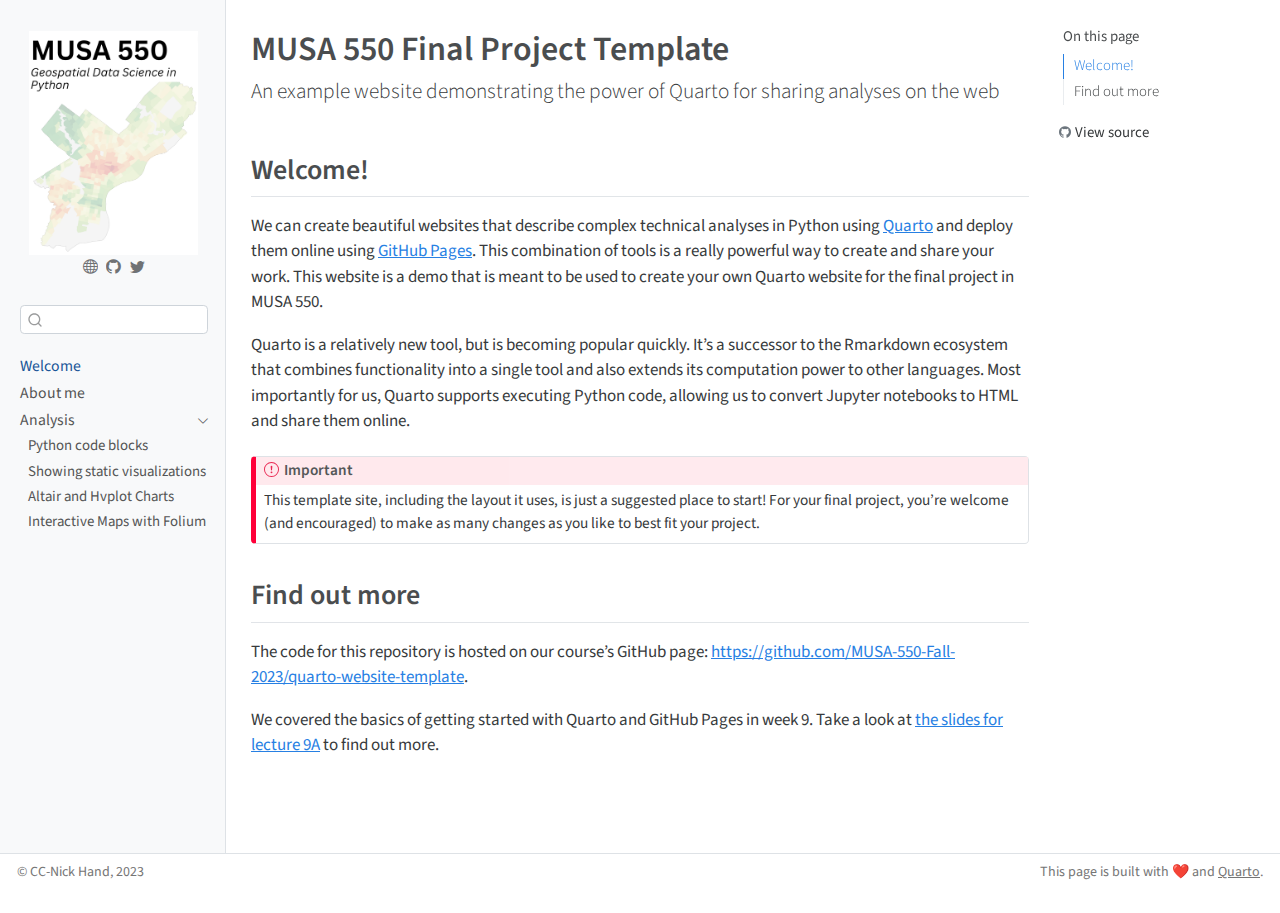
==== docs/index.html @ ee3fb41c "Initial commit" ====
<!DOCTYPE html>
<html xmlns="http://www.w3.org/1999/xhtml" lang="en" xml:lang="en"><head>

<meta charset="utf-8">
<meta name="generator" content="quarto-1.3.450">

<meta name="viewport" content="width=device-width, initial-scale=1.0, user-scalable=yes">


<title>MUSA 550 Quarto Template - MUSA 550 Final Project Template</title>
<style>
code{white-space: pre-wrap;}
span.smallcaps{font-variant: small-caps;}
div.columns{display: flex; gap: min(4vw, 1.5em);}
div.column{flex: auto; overflow-x: auto;}
div.hanging-indent{margin-left: 1.5em; text-indent: -1.5em;}
ul.task-list{list-style: none;}
ul.task-list li input[type="checkbox"] {
  width: 0.8em;
  margin: 0 0.8em 0.2em -1em; /* quarto-specific, see https://github.com/quarto-dev/quarto-cli/issues/4556 */ 
  vertical-align: middle;
}
</style>


<script src="site_libs/quarto-nav/quarto-nav.js"></script>
<script src="site_libs/clipboard/clipboard.min.js"></script>
<script src="site_libs/quarto-search/autocomplete.umd.js"></script>
<script src="site_libs/quarto-search/fuse.min.js"></script>
<script src="site_libs/quarto-search/quarto-search.js"></script>
<meta name="quarto:offset" content="./">
<script src="site_libs/quarto-html/quarto.js"></script>
<script src="site_libs/quarto-html/popper.min.js"></script>
<script src="site_libs/quarto-html/tippy.umd.min.js"></script>
<script src="site_libs/quarto-html/anchor.min.js"></script>
<link href="site_libs/quarto-html/tippy.css" rel="stylesheet">
<link href="site_libs/quarto-html/quarto-syntax-highlighting.css" rel="stylesheet" id="quarto-text-highlighting-styles">
<script src="site_libs/bootstrap/bootstrap.min.js"></script>
<link href="site_libs/bootstrap/bootstrap-icons.css" rel="stylesheet">
<link href="site_libs/bootstrap/bootstrap.min.css" rel="stylesheet" id="quarto-bootstrap" data-mode="light">
<script id="quarto-search-options" type="application/json">{
  "location": "sidebar",
  "copy-button": false,
  "collapse-after": 3,
  "panel-placement": "start",
  "type": "textbox",
  "limit": 20,
  "language": {
    "search-no-results-text": "No results",
    "search-matching-documents-text": "matching documents",
    "search-copy-link-title": "Copy link to search",
    "search-hide-matches-text": "Hide additional matches",
    "search-more-match-text": "more match in this document",
    "search-more-matches-text": "more matches in this document",
    "search-clear-button-title": "Clear",
    "search-detached-cancel-button-title": "Cancel",
    "search-submit-button-title": "Submit",
    "search-label": "Search"
  }
}</script>


<link rel="stylesheet" href="styles.css">
</head>

<body class="nav-sidebar docked">

<div id="quarto-search-results"></div>
  <header id="quarto-header" class="headroom fixed-top">
  <nav class="quarto-secondary-nav">
    <div class="container-fluid d-flex">
      <button type="button" class="quarto-btn-toggle btn" data-bs-toggle="collapse" data-bs-target="#quarto-sidebar,#quarto-sidebar-glass" aria-controls="quarto-sidebar" aria-expanded="false" aria-label="Toggle sidebar navigation" onclick="if (window.quartoToggleHeadroom) { window.quartoToggleHeadroom(); }">
        <i class="bi bi-layout-text-sidebar-reverse"></i>
      </button>
      <nav class="quarto-page-breadcrumbs" aria-label="breadcrumb"><ol class="breadcrumb"><li class="breadcrumb-item"><a href="./index.html">Welcome</a></li></ol></nav>
      <a class="flex-grow-1" role="button" data-bs-toggle="collapse" data-bs-target="#quarto-sidebar,#quarto-sidebar-glass" aria-controls="quarto-sidebar" aria-expanded="false" aria-label="Toggle sidebar navigation" onclick="if (window.quartoToggleHeadroom) { window.quartoToggleHeadroom(); }">      
      </a>
      <button type="button" class="btn quarto-search-button" aria-label="" onclick="window.quartoOpenSearch();">
        <i class="bi bi-search"></i>
      </button>
    </div>
  </nav>
</header>
<!-- content -->
<div id="quarto-content" class="quarto-container page-columns page-rows-contents page-layout-article">
<!-- sidebar -->
  <nav id="quarto-sidebar" class="sidebar collapse collapse-horizontal sidebar-navigation docked overflow-auto">
    <div class="pt-lg-2 mt-2 text-center sidebar-header">
      <a href="./index.html" class="sidebar-logo-link">
      <img src="./images/course-icon.png" alt="" class="sidebar-logo py-0 d-lg-inline d-none">
      </a>
      <div class="sidebar-tools-main tools-wide">
    <a href="https://nickhand.dev" rel="" title="Personal Website" class="quarto-navigation-tool px-1" aria-label="Personal Website"><i class="bi bi-globe"></i></a>
    <a href="https://github.com/MUSA-550-Fall-2023/" rel="" title="MUSA 550 GitHub" class="quarto-navigation-tool px-1" aria-label="MUSA 550 GitHub"><i class="bi bi-github"></i></a>
    <a href="https://twitter.com/nicholashand" rel="" title="Nick Hand Twitter" class="quarto-navigation-tool px-1" aria-label="Nick Hand Twitter"><i class="bi bi-twitter"></i></a>
</div>
      </div>
        <div class="mt-2 flex-shrink-0 align-items-center">
        <div class="sidebar-search">
        <div id="quarto-search" class="" title="Search"></div>
        </div>
        </div>
    <div class="sidebar-menu-container"> 
    <ul class="list-unstyled mt-1">
        <li class="sidebar-item">
  <div class="sidebar-item-container"> 
  <a href="./index.html" class="sidebar-item-text sidebar-link active">
 <span class="menu-text">Welcome</span></a>
  </div>
</li>
        <li class="sidebar-item">
  <div class="sidebar-item-container"> 
  <a href="./about.html" class="sidebar-item-text sidebar-link">
 <span class="menu-text">About me</span></a>
  </div>
</li>
        <li class="sidebar-item sidebar-item-section">
      <div class="sidebar-item-container"> 
            <a href="./analysis/index.html" class="sidebar-item-text sidebar-link">
 <span class="menu-text">Analysis</span></a>
          <a class="sidebar-item-toggle text-start" data-bs-toggle="collapse" data-bs-target="#quarto-sidebar-section-1" aria-expanded="true" aria-label="Toggle section">
            <i class="bi bi-chevron-right ms-2"></i>
          </a> 
      </div>
      <ul id="quarto-sidebar-section-1" class="collapse list-unstyled sidebar-section depth1 show">  
          <li class="sidebar-item">
  <div class="sidebar-item-container"> 
  <a href="./analysis/1-python-code-blocks.html" class="sidebar-item-text sidebar-link">
 <span class="menu-text">Python code blocks</span></a>
  </div>
</li>
          <li class="sidebar-item">
  <div class="sidebar-item-container"> 
  <a href="./analysis/2-static-images.html" class="sidebar-item-text sidebar-link">
 <span class="menu-text">Showing static visualizations</span></a>
  </div>
</li>
          <li class="sidebar-item">
  <div class="sidebar-item-container"> 
  <a href="./analysis/3-altair-hvplot.html" class="sidebar-item-text sidebar-link">
 <span class="menu-text">Altair and Hvplot Charts</span></a>
  </div>
</li>
          <li class="sidebar-item">
  <div class="sidebar-item-container"> 
  <a href="./analysis/4-folium.html" class="sidebar-item-text sidebar-link">
 <span class="menu-text">Interactive Maps with Folium</span></a>
  </div>
</li>
      </ul>
  </li>
    </ul>
    </div>
</nav>
<div id="quarto-sidebar-glass" data-bs-toggle="collapse" data-bs-target="#quarto-sidebar,#quarto-sidebar-glass"></div>
<!-- margin-sidebar -->
    <div id="quarto-margin-sidebar" class="sidebar margin-sidebar">
        <nav id="TOC" role="doc-toc" class="toc-active">
    <h2 id="toc-title">On this page</h2>
   
  <ul>
  <li><a href="#welcome" id="toc-welcome" class="nav-link active" data-scroll-target="#welcome">Welcome!</a></li>
  <li><a href="#find-out-more" id="toc-find-out-more" class="nav-link" data-scroll-target="#find-out-more">Find out more</a></li>
  </ul>
<div class="toc-actions"><div><i class="bi bi-github"></i></div><div class="action-links"><p><a href="https://github.com/MUSA-550-Fall-2023/quarto-website-template/blob/main/index.qmd" class="toc-action">View source</a></p></div></div></nav>
    </div>
<!-- main -->
<main class="content" id="quarto-document-content">

<header id="title-block-header" class="quarto-title-block default">
<div class="quarto-title">
<h1 class="title">MUSA 550 Final Project Template</h1>
<p class="subtitle lead">An example website demonstrating the power of Quarto for sharing analyses on the web</p>
</div>



<div class="quarto-title-meta">

    
  
    
  </div>
  

</header>

<section id="welcome" class="level2">
<h2 class="anchored" data-anchor-id="welcome">Welcome!</h2>
<p>We can create beautiful websites that describe complex technical analyses in Python using <a href="https://quarto.org">Quarto</a> and deploy them online using <a href="https://pages.github.com/">GitHub Pages</a>. This combination of tools is a really powerful way to create and share your work. This website is a demo that is meant to be used to create your own Quarto website for the final project in MUSA 550.</p>
<p>Quarto is a relatively new tool, but is becoming popular quickly. It’s a successor to the Rmarkdown ecosystem that combines functionality into a single tool and also extends its computation power to other languages. Most importantly for us, Quarto supports executing Python code, allowing us to convert Jupyter notebooks to HTML and share them online.</p>
<div class="callout callout-style-default callout-important callout-titled">
<div class="callout-header d-flex align-content-center">
<div class="callout-icon-container">
<i class="callout-icon"></i>
</div>
<div class="callout-title-container flex-fill">
Important
</div>
</div>
<div class="callout-body-container callout-body">
<p>This template site, including the layout it uses, is just a suggested place to start! For your final project, you’re welcome (and encouraged) to make as many changes as you like to best fit your project.</p>
</div>
</div>
</section>
<section id="find-out-more" class="level2">
<h2 class="anchored" data-anchor-id="find-out-more">Find out more</h2>
<p>The code for this repository is hosted on our course’s GitHub page: <a href="https://github.com/MUSA-550-Fall-2023/quarto-website-template">https://github.com/MUSA-550-Fall-2023/quarto-website-template</a>.</p>
<p>We covered the basics of getting started with Quarto and GitHub Pages in week 9. Take a look at <a href="https://musa-550-fall-2023.github.io/content/week-9/lecture-9A.html">the slides for lecture 9A</a> to find out more.</p>


</section>

</main> <!-- /main -->
<script id="quarto-html-after-body" type="application/javascript">
window.document.addEventListener("DOMContentLoaded", function (event) {
  const toggleBodyColorMode = (bsSheetEl) => {
    const mode = bsSheetEl.getAttribute("data-mode");
    const bodyEl = window.document.querySelector("body");
    if (mode === "dark") {
      bodyEl.classList.add("quarto-dark");
      bodyEl.classList.remove("quarto-light");
    } else {
      bodyEl.classList.add("quarto-light");
      bodyEl.classList.remove("quarto-dark");
    }
  }
  const toggleBodyColorPrimary = () => {
    const bsSheetEl = window.document.querySelector("link#quarto-bootstrap");
    if (bsSheetEl) {
      toggleBodyColorMode(bsSheetEl);
    }
  }
  toggleBodyColorPrimary();  
  const icon = "";
  const anchorJS = new window.AnchorJS();
  anchorJS.options = {
    placement: 'right',
    icon: icon
  };
  anchorJS.add('.anchored');
  const isCodeAnnotation = (el) => {
    for (const clz of el.classList) {
      if (clz.startsWith('code-annotation-')) {                     
        return true;
      }
    }
    return false;
  }
  const clipboard = new window.ClipboardJS('.code-copy-button', {
    text: function(trigger) {
      const codeEl = trigger.previousElementSibling.cloneNode(true);
      for (const childEl of codeEl.children) {
        if (isCodeAnnotation(childEl)) {
          childEl.remove();
        }
      }
      return codeEl.innerText;
    }
  });
  clipboard.on('success', function(e) {
    // button target
    const button = e.trigger;
    // don't keep focus
    button.blur();
    // flash "checked"
    button.classList.add('code-copy-button-checked');
    var currentTitle = button.getAttribute("title");
    button.setAttribute("title", "Copied!");
    let tooltip;
    if (window.bootstrap) {
      button.setAttribute("data-bs-toggle", "tooltip");
      button.setAttribute("data-bs-placement", "left");
      button.setAttribute("data-bs-title", "Copied!");
      tooltip = new bootstrap.Tooltip(button, 
        { trigger: "manual", 
          customClass: "code-copy-button-tooltip",
          offset: [0, -8]});
      tooltip.show();    
    }
    setTimeout(function() {
      if (tooltip) {
        tooltip.hide();
        button.removeAttribute("data-bs-title");
        button.removeAttribute("data-bs-toggle");
        button.removeAttribute("data-bs-placement");
      }
      button.setAttribute("title", currentTitle);
      button.classList.remove('code-copy-button-checked');
    }, 1000);
    // clear code selection
    e.clearSelection();
  });
  function tippyHover(el, contentFn) {
    const config = {
      allowHTML: true,
      content: contentFn,
      maxWidth: 500,
      delay: 100,
      arrow: false,
      appendTo: function(el) {
          return el.parentElement;
      },
      interactive: true,
      interactiveBorder: 10,
      theme: 'quarto',
      placement: 'bottom-start'
    };
    window.tippy(el, config); 
  }
  const noterefs = window.document.querySelectorAll('a[role="doc-noteref"]');
  for (var i=0; i<noterefs.length; i++) {
    const ref = noterefs[i];
    tippyHover(ref, function() {
      // use id or data attribute instead here
      let href = ref.getAttribute('data-footnote-href') || ref.getAttribute('href');
      try { href = new URL(href).hash; } catch {}
      const id = href.replace(/^#\/?/, "");
      const note = window.document.getElementById(id);
      return note.innerHTML;
    });
  }
      let selectedAnnoteEl;
      const selectorForAnnotation = ( cell, annotation) => {
        let cellAttr = 'data-code-cell="' + cell + '"';
        let lineAttr = 'data-code-annotation="' +  annotation + '"';
        const selector = 'span[' + cellAttr + '][' + lineAttr + ']';
        return selector;
      }
      const selectCodeLines = (annoteEl) => {
        const doc = window.document;
        const targetCell = annoteEl.getAttribute("data-target-cell");
        const targetAnnotation = annoteEl.getAttribute("data-target-annotation");
        const annoteSpan = window.document.querySelector(selectorForAnnotation(targetCell, targetAnnotation));
        const lines = annoteSpan.getAttribute("data-code-lines").split(",");
        const lineIds = lines.map((line) => {
          return targetCell + "-" + line;
        })
        let top = null;
        let height = null;
        let parent = null;
        if (lineIds.length > 0) {
            //compute the position of the single el (top and bottom and make a div)
            const el = window.document.getElementById(lineIds[0]);
            top = el.offsetTop;
            height = el.offsetHeight;
            parent = el.parentElement.parentElement;
          if (lineIds.length > 1) {
            const lastEl = window.document.getElementById(lineIds[lineIds.length - 1]);
            const bottom = lastEl.offsetTop + lastEl.offsetHeight;
            height = bottom - top;
          }
          if (top !== null && height !== null && parent !== null) {
            // cook up a div (if necessary) and position it 
            let div = window.document.getElementById("code-annotation-line-highlight");
            if (div === null) {
              div = window.document.createElement("div");
              div.setAttribute("id", "code-annotation-line-highlight");
              div.style.position = 'absolute';
              parent.appendChild(div);
            }
            div.style.top = top - 2 + "px";
            div.style.height = height + 4 + "px";
            let gutterDiv = window.document.getElementById("code-annotation-line-highlight-gutter");
            if (gutterDiv === null) {
              gutterDiv = window.document.createElement("div");
              gutterDiv.setAttribute("id", "code-annotation-line-highlight-gutter");
              gutterDiv.style.position = 'absolute';
              const codeCell = window.document.getElementById(targetCell);
              const gutter = codeCell.querySelector('.code-annotation-gutter');
              gutter.appendChild(gutterDiv);
            }
            gutterDiv.style.top = top - 2 + "px";
            gutterDiv.style.height = height + 4 + "px";
          }
          selectedAnnoteEl = annoteEl;
        }
      };
      const unselectCodeLines = () => {
        const elementsIds = ["code-annotation-line-highlight", "code-annotation-line-highlight-gutter"];
        elementsIds.forEach((elId) => {
          const div = window.document.getElementById(elId);
          if (div) {
            div.remove();
          }
        });
        selectedAnnoteEl = undefined;
      };
      // Attach click handler to the DT
      const annoteDls = window.document.querySelectorAll('dt[data-target-cell]');
      for (const annoteDlNode of annoteDls) {
        annoteDlNode.addEventListener('click', (event) => {
          const clickedEl = event.target;
          if (clickedEl !== selectedAnnoteEl) {
            unselectCodeLines();
            const activeEl = window.document.querySelector('dt[data-target-cell].code-annotation-active');
            if (activeEl) {
              activeEl.classList.remove('code-annotation-active');
            }
            selectCodeLines(clickedEl);
            clickedEl.classList.add('code-annotation-active');
          } else {
            // Unselect the line
            unselectCodeLines();
            clickedEl.classList.remove('code-annotation-active');
          }
        });
      }
  const findCites = (el) => {
    const parentEl = el.parentElement;
    if (parentEl) {
      const cites = parentEl.dataset.cites;
      if (cites) {
        return {
          el,
          cites: cites.split(' ')
        };
      } else {
        return findCites(el.parentElement)
      }
    } else {
      return undefined;
    }
  };
  var bibliorefs = window.document.querySelectorAll('a[role="doc-biblioref"]');
  for (var i=0; i<bibliorefs.length; i++) {
    const ref = bibliorefs[i];
    const citeInfo = findCites(ref);
    if (citeInfo) {
      tippyHover(citeInfo.el, function() {
        var popup = window.document.createElement('div');
        citeInfo.cites.forEach(function(cite) {
          var citeDiv = window.document.createElement('div');
          citeDiv.classList.add('hanging-indent');
          citeDiv.classList.add('csl-entry');
          var biblioDiv = window.document.getElementById('ref-' + cite);
          if (biblioDiv) {
            citeDiv.innerHTML = biblioDiv.innerHTML;
          }
          popup.appendChild(citeDiv);
        });
        return popup.innerHTML;
      });
    }
  }
});
</script>
</div> <!-- /content -->
<footer class="footer">
  <div class="nav-footer">
    <div class="nav-footer-left">© CC-Nick Hand, 2023</div>   
    <div class="nav-footer-center">
      &nbsp;
    </div>
    <div class="nav-footer-right">This page is built with ❤️ and <a href="https://quarto.org/">Quarto</a>.</div>
  </div>
</footer>



</body></html>
---- docs/site_libs/quarto-html/tippy.css ----
.tippy-box[data-animation=fade][data-state=hidden]{opacity:0}[data-tippy-root]{max-width:calc(100vw - 10px)}.tippy-box{position:relative;background-color:#333;color:#fff;border-radius:4px;font-size:14px;line-height:1.4;white-space:normal;outline:0;transition-property:transform,visibility,opacity}.tippy-box[data-placement^=top]>.tippy-arrow{bottom:0}.tippy-box[data-placement^=top]>.tippy-arrow:before{bottom:-7px;left:0;border-width:8px 8px 0;border-top-color:initial;transform-origin:center top}.tippy-box[data-placement^=bottom]>.tippy-arrow{top:0}.tippy-box[data-placement^=bottom]>.tippy-arrow:before{top:-7px;left:0;border-width:0 8px 8px;border-bottom-color:initial;transform-origin:center bottom}.tippy-box[data-placement^=left]>.tippy-arrow{right:0}.tippy-box[data-placement^=left]>.tippy-arrow:before{border-width:8px 0 8px 8px;border-left-color:initial;right:-7px;transform-origin:center left}.tippy-box[data-placement^=right]>.tippy-arrow{left:0}.tippy-box[data-placement^=right]>.tippy-arrow:before{left:-7px;border-width:8px 8px 8px 0;border-right-color:initial;transform-origin:center right}.tippy-box[data-inertia][data-state=visible]{transition-timing-function:cubic-bezier(.54,1.5,.38,1.11)}.tippy-arrow{width:16px;height:16px;color:#333}.tippy-arrow:before{content:"";position:absolute;border-color:transparent;border-style:solid}.tippy-content{position:relative;padding:5px 9px;z-index:1}
---- docs/site_libs/quarto-html/quarto-syntax-highlighting.css ----
/* quarto syntax highlight colors */
:root {
  --quarto-hl-kw-color: #859900;
  --quarto-hl-fu-color: #268bd2;
  --quarto-hl-va-color: #268bd2;
  --quarto-hl-cf-color: #859900;
  --quarto-hl-op-color: #859900;
  --quarto-hl-bu-color: #cb4b16;
  --quarto-hl-ex-color: #268bd2;
  --quarto-hl-pp-color: #cb4b16;
  --quarto-hl-at-color: #268bd2;
  --quarto-hl-ch-color: #2aa198;
  --quarto-hl-sc-color: #dc322f;
  --quarto-hl-st-color: #2aa198;
  --quarto-hl-vs-color: #2aa198;
  --quarto-hl-ss-color: #dc322f;
  --quarto-hl-im-color: #2aa198;
  --quarto-hl-dt-color: #b58900;
  --quarto-hl-dv-color: #2aa198;
  --quarto-hl-bn-color: #2aa198;
  --quarto-hl-fl-color: #2aa198;
  --quarto-hl-cn-color: #2aa198;
  --quarto-hl-co-color: #93a1a1;
  --quarto-hl-do-color: #dc322f;
  --quarto-hl-an-color: #268bd2;
  --quarto-hl-cv-color: #2aa198;
  --quarto-hl-re-color: #268bd2;
  --quarto-hl-in-color: #b58900;
  --quarto-hl-wa-color: #cb4b16;
  --quarto-hl-al-color: #d33682;
  --quarto-hl-er-color: #dc322f;
}

/* other quarto variables */
:root {
  --quarto-font-monospace: SFMono-Regular, Menlo, Monaco, Consolas, "Liberation Mono", "Courier New", monospace;
}

pre > code.sourceCode > span {
  color: #657b83;
  font-style: inherit;
}

code span {
  color: #657b83;
  font-style: inherit;
}

code.sourceCode > span {
  color: #657b83;
  font-style: inherit;
}

div.sourceCode,
div.sourceCode pre.sourceCode {
  color: #657b83;
  font-style: inherit;
}

code span.kw {
  color: #859900;
  font-weight: bold;
}

code span.fu {
  color: #268bd2;
}

code span.va {
  color: #268bd2;
}

code span.cf {
  color: #859900;
  font-weight: bold;
}

code span.op {
  color: #859900;
}

code span.bu {
  color: #cb4b16;
}

code span.ex {
  color: #268bd2;
  font-weight: bold;
}

code span.pp {
  color: #cb4b16;
}

code span.at {
  color: #268bd2;
}

code span.ch {
  color: #2aa198;
}

code span.sc {
  color: #dc322f;
}

code span.st {
  color: #2aa198;
}

code span.vs {
  color: #2aa198;
}

code span.ss {
  color: #dc322f;
}

code span.im {
  color: #2aa198;
}

code span.dt {
  color: #b58900;
  font-weight: bold;
}

code span.dv {
  color: #2aa198;
}

code span.bn {
  color: #2aa198;
}

code span.fl {
  color: #2aa198;
}

code span.cn {
  color: #2aa198;
  font-weight: bold;
}

code span.co {
  color: #93a1a1;
  font-style: italic;
}

code span.do {
  color: #dc322f;
}

code span.an {
  color: #268bd2;
}

code span.cv {
  color: #2aa198;
}

code span.re {
  color: #268bd2;
  background-color: #eee8d5;
}

code span.in {
  color: #b58900;
}

code span.wa {
  color: #cb4b16;
}

code span.al {
  color: #d33682;
  font-weight: bold;
}

code span.er {
  color: #dc322f;
  text-decoration: underline;
}

.prevent-inlining {
  content: "</";
}

/*# sourceMappingURL=debc5d5d77c3f9108843748ff7464032.css.map */
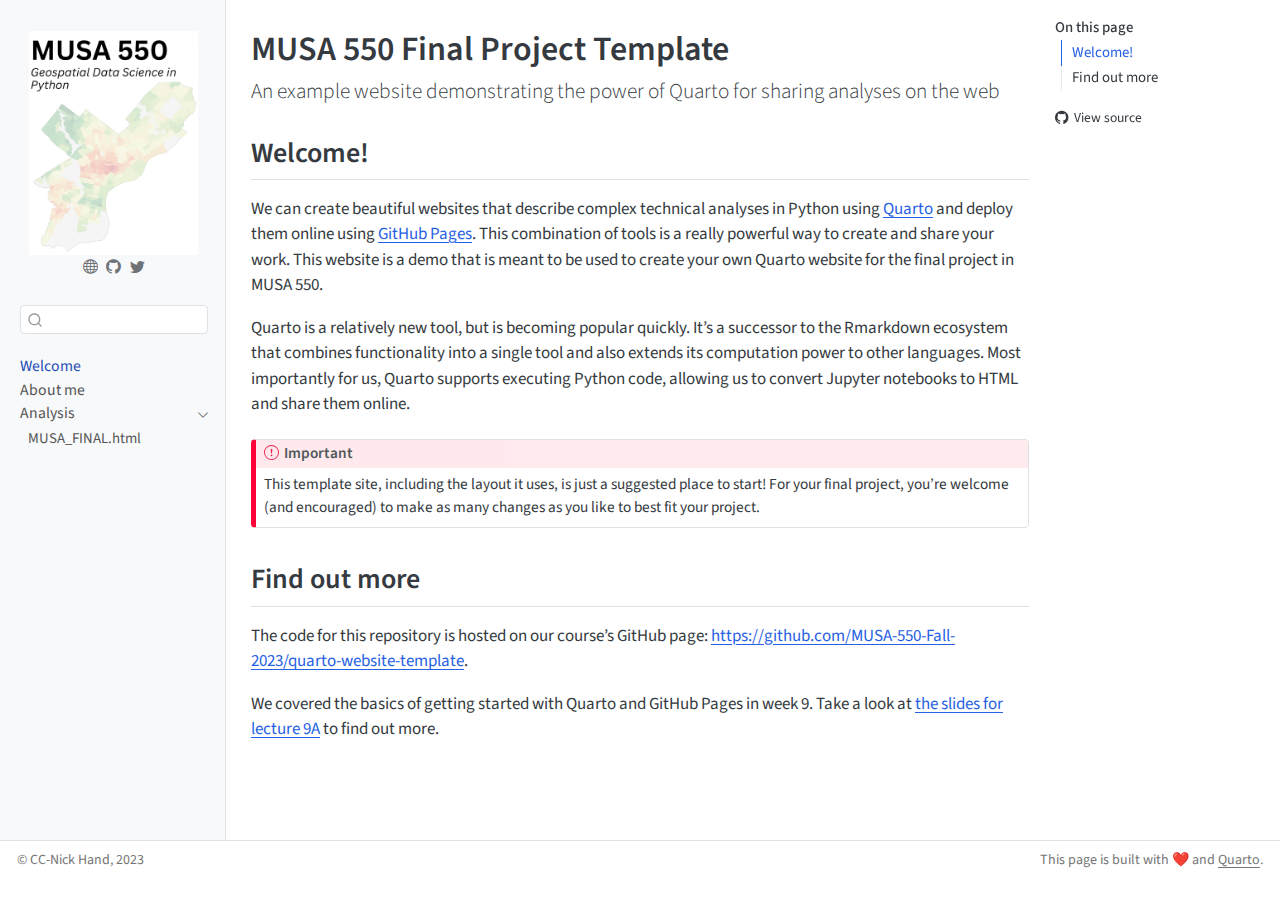
==== commit 2c7477cd: "changes" ====
--- a/docs/index.html
+++ b/docs/index.html
@@ -2,7 +2,7 @@
 <html xmlns="http://www.w3.org/1999/xhtml" lang="en" xml:lang="en"><head>
 
 <meta charset="utf-8">
-<meta name="generator" content="quarto-1.3.450">
+<meta name="generator" content="quarto-1.4.553">
 
 <meta name="viewport" content="width=device-width, initial-scale=1.0, user-scalable=yes">
 
@@ -44,7 +44,13 @@
   "collapse-after": 3,
   "panel-placement": "start",
   "type": "textbox",
-  "limit": 20,
+  "limit": 50,
+  "keyboard-shortcut": [
+    "f",
+    "/",
+    "s"
+  ],
+  "show-item-context": false,
   "language": {
     "search-no-results-text": "No results",
     "search-matching-documents-text": "matching documents",
@@ -53,6 +59,7 @@
     "search-more-match-text": "more match in this document",
     "search-more-matches-text": "more matches in this document",
     "search-clear-button-title": "Clear",
+    "search-text-placeholder": "",
     "search-detached-cancel-button-title": "Cancel",
     "search-submit-button-title": "Submit",
     "search-label": "Search"
@@ -69,12 +76,12 @@
   <header id="quarto-header" class="headroom fixed-top">
   <nav class="quarto-secondary-nav">
     <div class="container-fluid d-flex">
-      <button type="button" class="quarto-btn-toggle btn" data-bs-toggle="collapse" data-bs-target="#quarto-sidebar,#quarto-sidebar-glass" aria-controls="quarto-sidebar" aria-expanded="false" aria-label="Toggle sidebar navigation" onclick="if (window.quartoToggleHeadroom) { window.quartoToggleHeadroom(); }">
+      <button type="button" class="quarto-btn-toggle btn" data-bs-toggle="collapse" data-bs-target=".quarto-sidebar-collapse-item" aria-controls="quarto-sidebar" aria-expanded="false" aria-label="Toggle sidebar navigation" onclick="if (window.quartoToggleHeadroom) { window.quartoToggleHeadroom(); }">
         <i class="bi bi-layout-text-sidebar-reverse"></i>
       </button>
-      <nav class="quarto-page-breadcrumbs" aria-label="breadcrumb"><ol class="breadcrumb"><li class="breadcrumb-item"><a href="./index.html">Welcome</a></li></ol></nav>
-      <a class="flex-grow-1" role="button" data-bs-toggle="collapse" data-bs-target="#quarto-sidebar,#quarto-sidebar-glass" aria-controls="quarto-sidebar" aria-expanded="false" aria-label="Toggle sidebar navigation" onclick="if (window.quartoToggleHeadroom) { window.quartoToggleHeadroom(); }">      
-      </a>
+        <nav class="quarto-page-breadcrumbs" aria-label="breadcrumb"><ol class="breadcrumb"><li class="breadcrumb-item"><a href="./index.html">Welcome</a></li></ol></nav>
+        <a class="flex-grow-1" role="button" data-bs-toggle="collapse" data-bs-target=".quarto-sidebar-collapse-item" aria-controls="quarto-sidebar" aria-expanded="false" aria-label="Toggle sidebar navigation" onclick="if (window.quartoToggleHeadroom) { window.quartoToggleHeadroom(); }">      
+        </a>
       <button type="button" class="btn quarto-search-button" aria-label="" onclick="window.quartoOpenSearch();">
         <i class="bi bi-search"></i>
       </button>
@@ -84,15 +91,15 @@
 <!-- content -->
 <div id="quarto-content" class="quarto-container page-columns page-rows-contents page-layout-article">
 <!-- sidebar -->
-  <nav id="quarto-sidebar" class="sidebar collapse collapse-horizontal sidebar-navigation docked overflow-auto">
+  <nav id="quarto-sidebar" class="sidebar collapse collapse-horizontal quarto-sidebar-collapse-item sidebar-navigation docked overflow-auto">
     <div class="pt-lg-2 mt-2 text-center sidebar-header">
       <a href="./index.html" class="sidebar-logo-link">
       <img src="./images/course-icon.png" alt="" class="sidebar-logo py-0 d-lg-inline d-none">
       </a>
       <div class="sidebar-tools-main tools-wide">
-    <a href="https://nickhand.dev" rel="" title="Personal Website" class="quarto-navigation-tool px-1" aria-label="Personal Website"><i class="bi bi-globe"></i></a>
-    <a href="https://github.com/MUSA-550-Fall-2023/" rel="" title="MUSA 550 GitHub" class="quarto-navigation-tool px-1" aria-label="MUSA 550 GitHub"><i class="bi bi-github"></i></a>
-    <a href="https://twitter.com/nicholashand" rel="" title="Nick Hand Twitter" class="quarto-navigation-tool px-1" aria-label="Nick Hand Twitter"><i class="bi bi-twitter"></i></a>
+    <a href="https://nickhand.dev" title="Personal Website" class="quarto-navigation-tool px-1" aria-label="Personal Website"><i class="bi bi-globe"></i></a>
+    <a href="https://github.com/MUSA-550-Fall-2023/" title="MUSA 550 GitHub" class="quarto-navigation-tool px-1" aria-label="MUSA 550 GitHub"><i class="bi bi-github"></i></a>
+    <a href="https://twitter.com/nicholashand" title="Nick Hand Twitter" class="quarto-navigation-tool px-1" aria-label="Nick Hand Twitter"><i class="bi bi-twitter"></i></a>
 </div>
       </div>
         <div class="mt-2 flex-shrink-0 align-items-center">
@@ -125,26 +132,8 @@
       <ul id="quarto-sidebar-section-1" class="collapse list-unstyled sidebar-section depth1 show">  
           <li class="sidebar-item">
   <div class="sidebar-item-container"> 
-  <a href="./analysis/1-python-code-blocks.html" class="sidebar-item-text sidebar-link">
- <span class="menu-text">Python code blocks</span></a>
-  </div>
-</li>
-          <li class="sidebar-item">
-  <div class="sidebar-item-container"> 
-  <a href="./analysis/2-static-images.html" class="sidebar-item-text sidebar-link">
- <span class="menu-text">Showing static visualizations</span></a>
-  </div>
-</li>
-          <li class="sidebar-item">
-  <div class="sidebar-item-container"> 
-  <a href="./analysis/3-altair-hvplot.html" class="sidebar-item-text sidebar-link">
- <span class="menu-text">Altair and Hvplot Charts</span></a>
-  </div>
-</li>
-          <li class="sidebar-item">
-  <div class="sidebar-item-container"> 
-  <a href="./analysis/4-folium.html" class="sidebar-item-text sidebar-link">
- <span class="menu-text">Interactive Maps with Folium</span></a>
+  <a href="./analysis/MUSA_FINAL.html" class="sidebar-item-text sidebar-link">
+ <span class="menu-text">MUSA_FINAL.html</span></a>
   </div>
 </li>
       </ul>
@@ -152,7 +141,7 @@
     </ul>
     </div>
 </nav>
-<div id="quarto-sidebar-glass" data-bs-toggle="collapse" data-bs-target="#quarto-sidebar,#quarto-sidebar-glass"></div>
+<div id="quarto-sidebar-glass" class="quarto-sidebar-collapse-item" data-bs-toggle="collapse" data-bs-target=".quarto-sidebar-collapse-item"></div>
 <!-- margin-sidebar -->
     <div id="quarto-margin-sidebar" class="sidebar margin-sidebar">
         <nav id="TOC" role="doc-toc" class="toc-active">
@@ -162,7 +151,7 @@
   <li><a href="#welcome" id="toc-welcome" class="nav-link active" data-scroll-target="#welcome">Welcome!</a></li>
   <li><a href="#find-out-more" id="toc-find-out-more" class="nav-link" data-scroll-target="#find-out-more">Find out more</a></li>
   </ul>
-<div class="toc-actions"><div><i class="bi bi-github"></i></div><div class="action-links"><p><a href="https://github.com/MUSA-550-Fall-2023/quarto-website-template/blob/main/index.qmd" class="toc-action">View source</a></p></div></div></nav>
+<div class="toc-actions"><ul><li><a href="https://github.com/MUSA-550-Fall-2023/quarto-website-template/blob/main/index.qmd" class="toc-action"><i class="bi bi-github"></i>View source</a></li></ul></div></nav>
     </div>
 <!-- main -->
 <main class="content" id="quarto-document-content">
@@ -183,7 +172,9 @@
   </div>
   
 
+
 </header>
+
 
 <section id="welcome" class="level2">
 <h2 class="anchored" data-anchor-id="welcome">Welcome!</h2>
@@ -291,10 +282,27 @@
     // clear code selection
     e.clearSelection();
   });
-  function tippyHover(el, contentFn) {
+    var localhostRegex = new RegExp(/^(?:http|https):\/\/localhost\:?[0-9]*\//);
+    var mailtoRegex = new RegExp(/^mailto:/);
+      var filterRegex = new RegExp("https:\/\/musa-550-fall-2023\.github\.io\/quarto-website-template");
+    var isInternal = (href) => {
+        return filterRegex.test(href) || localhostRegex.test(href) || mailtoRegex.test(href);
+    }
+    // Inspect non-navigation links and adorn them if external
+ 	var links = window.document.querySelectorAll('a[href]:not(.nav-link):not(.navbar-brand):not(.toc-action):not(.sidebar-link):not(.sidebar-item-toggle):not(.pagination-link):not(.no-external):not([aria-hidden]):not(.dropdown-item):not(.quarto-navigation-tool)');
+    for (var i=0; i<links.length; i++) {
+      const link = links[i];
+      if (!isInternal(link.href)) {
+        // undo the damage that might have been done by quarto-nav.js in the case of
+        // links that we want to consider external
+        if (link.dataset.originalHref !== undefined) {
+          link.href = link.dataset.originalHref;
+        }
+      }
+    }
+  function tippyHover(el, contentFn, onTriggerFn, onUntriggerFn) {
     const config = {
       allowHTML: true,
-      content: contentFn,
       maxWidth: 500,
       delay: 100,
       arrow: false,
@@ -304,8 +312,17 @@
       interactive: true,
       interactiveBorder: 10,
       theme: 'quarto',
-      placement: 'bottom-start'
+      placement: 'bottom-start',
     };
+    if (contentFn) {
+      config.content = contentFn;
+    }
+    if (onTriggerFn) {
+      config.onTrigger = onTriggerFn;
+    }
+    if (onUntriggerFn) {
+      config.onUntrigger = onUntriggerFn;
+    }
     window.tippy(el, config); 
   }
   const noterefs = window.document.querySelectorAll('a[role="doc-noteref"]');
@@ -317,7 +334,130 @@
       try { href = new URL(href).hash; } catch {}
       const id = href.replace(/^#\/?/, "");
       const note = window.document.getElementById(id);
-      return note.innerHTML;
+      if (note) {
+        return note.innerHTML;
+      } else {
+        return "";
+      }
+    });
+  }
+  const xrefs = window.document.querySelectorAll('a.quarto-xref');
+  const processXRef = (id, note) => {
+    // Strip column container classes
+    const stripColumnClz = (el) => {
+      el.classList.remove("page-full", "page-columns");
+      if (el.children) {
+        for (const child of el.children) {
+          stripColumnClz(child);
+        }
+      }
+    }
+    stripColumnClz(note)
+    if (id === null || id.startsWith('sec-')) {
+      // Special case sections, only their first couple elements
+      const container = document.createElement("div");
+      if (note.children && note.children.length > 2) {
+        container.appendChild(note.children[0].cloneNode(true));
+        for (let i = 1; i < note.children.length; i++) {
+          const child = note.children[i];
+          if (child.tagName === "P" && child.innerText === "") {
+            continue;
+          } else {
+            container.appendChild(child.cloneNode(true));
+            break;
+          }
+        }
+        if (window.Quarto?.typesetMath) {
+          window.Quarto.typesetMath(container);
+        }
+        return container.innerHTML
+      } else {
+        if (window.Quarto?.typesetMath) {
+          window.Quarto.typesetMath(note);
+        }
+        return note.innerHTML;
+      }
+    } else {
+      // Remove any anchor links if they are present
+      const anchorLink = note.querySelector('a.anchorjs-link');
+      if (anchorLink) {
+        anchorLink.remove();
+      }
+      if (window.Quarto?.typesetMath) {
+        window.Quarto.typesetMath(note);
+      }
+      // TODO in 1.5, we should make sure this works without a callout special case
+      if (note.classList.contains("callout")) {
+        return note.outerHTML;
+      } else {
+        return note.innerHTML;
+      }
+    }
+  }
+  for (var i=0; i<xrefs.length; i++) {
+    const xref = xrefs[i];
+    tippyHover(xref, undefined, function(instance) {
+      instance.disable();
+      let url = xref.getAttribute('href');
+      let hash = undefined; 
+      if (url.startsWith('#')) {
+        hash = url;
+      } else {
+        try { hash = new URL(url).hash; } catch {}
+      }
+      if (hash) {
+        const id = hash.replace(/^#\/?/, "");
+        const note = window.document.getElementById(id);
+        if (note !== null) {
+          try {
+            const html = processXRef(id, note.cloneNode(true));
+            instance.setContent(html);
+          } finally {
+            instance.enable();
+            instance.show();
+          }
+        } else {
+          // See if we can fetch this
+          fetch(url.split('#')[0])
+          .then(res => res.text())
+          .then(html => {
+            const parser = new DOMParser();
+            const htmlDoc = parser.parseFromString(html, "text/html");
+            const note = htmlDoc.getElementById(id);
+            if (note !== null) {
+              const html = processXRef(id, note);
+              instance.setContent(html);
+            } 
+          }).finally(() => {
+            instance.enable();
+            instance.show();
+          });
+        }
+      } else {
+        // See if we can fetch a full url (with no hash to target)
+        // This is a special case and we should probably do some content thinning / targeting
+        fetch(url)
+        .then(res => res.text())
+        .then(html => {
+          const parser = new DOMParser();
+          const htmlDoc = parser.parseFromString(html, "text/html");
+          const note = htmlDoc.querySelector('main.content');
+          if (note !== null) {
+            // This should only happen for chapter cross references
+            // (since there is no id in the URL)
+            // remove the first header
+            if (note.children.length > 0 && note.children[0].tagName === "HEADER") {
+              note.children[0].remove();
+            }
+            const html = processXRef(null, note);
+            instance.setContent(html);
+          } 
+        }).finally(() => {
+          instance.enable();
+          instance.show();
+        });
+      }
+    }, function(instance) {
     });
   }
       let selectedAnnoteEl;
@@ -361,6 +501,7 @@
             }
             div.style.top = top - 2 + "px";
             div.style.height = height + 4 + "px";
+            div.style.left = 0;
             let gutterDiv = window.document.getElementById("code-annotation-line-highlight-gutter");
             if (gutterDiv === null) {
               gutterDiv = window.document.createElement("div");
@@ -386,6 +527,32 @@
         });
         selectedAnnoteEl = undefined;
       };
+        // Handle positioning of the toggle
+    window.addEventListener(
+      "resize",
+      throttle(() => {
+        elRect = undefined;
+        if (selectedAnnoteEl) {
+          selectCodeLines(selectedAnnoteEl);
+        }
+      }, 10)
+    );
+    function throttle(fn, ms) {
+    let throttle = false;
+    let timer;
+      return (...args) => {
+        if(!throttle) { // first call gets through
+            fn.apply(this, args);
+            throttle = true;
+        } else { // all the others get throttled
+            if(timer) clearTimeout(timer); // cancel #2
+            timer = setTimeout(() => {
+              fn.apply(this, args);
+              timer = throttle = false;
+            }, ms);
+        }
+      };
+    }
       // Attach click handler to the DT
       const annoteDls = window.document.querySelectorAll('dt[data-target-cell]');
       for (const annoteDlNode of annoteDls) {
@@ -448,14 +615,19 @@
 </div> <!-- /content -->
 <footer class="footer">
   <div class="nav-footer">
-    <div class="nav-footer-left">© CC-Nick Hand, 2023</div>   
+    <div class="nav-footer-left">
+<p>© CC-Nick Hand, 2023</p>
+</div>   
     <div class="nav-footer-center">
       &nbsp;
-    </div>
-    <div class="nav-footer-right">This page is built with ❤️ and <a href="https://quarto.org/">Quarto</a>.</div>
+    <div class="toc-actions d-sm-block d-md-none"><ul><li><a href="https://github.com/MUSA-550-Fall-2023/quarto-website-template/blob/main/index.qmd" class="toc-action"><i class="bi bi-github"></i>View source</a></li></ul></div></div>
+    <div class="nav-footer-right">
+<p>This page is built with ❤️ and <a href="https://quarto.org/">Quarto</a>.</p>
+</div>
   </div>
 </footer>
 
 
 
+
 </body></html>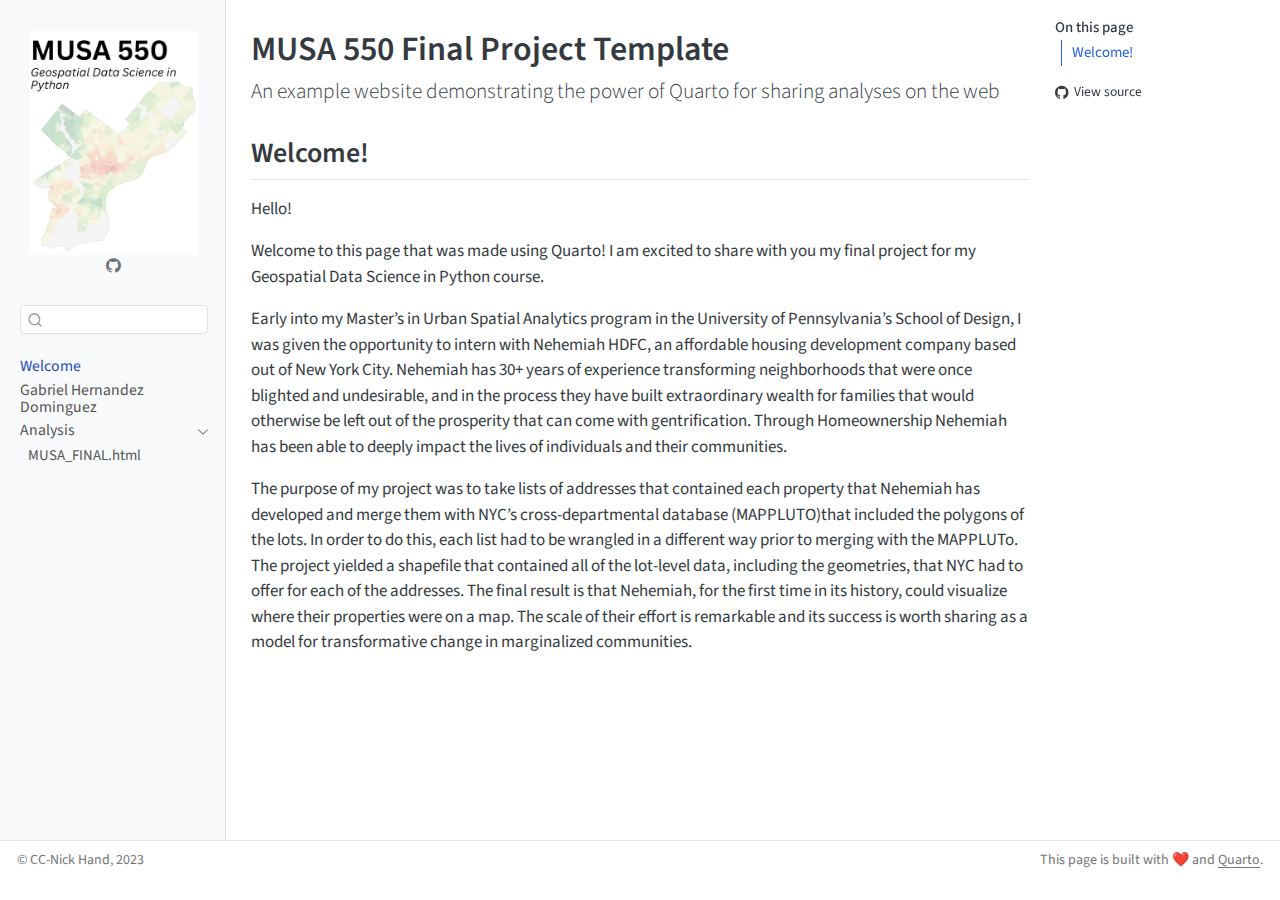
==== commit f2907a22: "rendered quarto" ====
--- a/docs/index.html
+++ b/docs/index.html
@@ -7,7 +7,7 @@
 <meta name="viewport" content="width=device-width, initial-scale=1.0, user-scalable=yes">
 
 
-<title>MUSA 550 Quarto Template - MUSA 550 Final Project Template</title>
+<title>MUSA 550 Final Project - MUSA 550 Final Project Template</title>
 <style>
 code{white-space: pre-wrap;}
 span.smallcaps{font-variant: small-caps;}
@@ -96,10 +96,8 @@
       <a href="./index.html" class="sidebar-logo-link">
       <img src="./images/course-icon.png" alt="" class="sidebar-logo py-0 d-lg-inline d-none">
       </a>
-      <div class="sidebar-tools-main tools-wide">
-    <a href="https://nickhand.dev" title="Personal Website" class="quarto-navigation-tool px-1" aria-label="Personal Website"><i class="bi bi-globe"></i></a>
-    <a href="https://github.com/MUSA-550-Fall-2023/" title="MUSA 550 GitHub" class="quarto-navigation-tool px-1" aria-label="MUSA 550 GitHub"><i class="bi bi-github"></i></a>
-    <a href="https://twitter.com/nicholashand" title="Nick Hand Twitter" class="quarto-navigation-tool px-1" aria-label="Nick Hand Twitter"><i class="bi bi-twitter"></i></a>
+      <div class="sidebar-tools-main">
+    <a href="https://github.com/ghernandezd215" title="My Github" class="quarto-navigation-tool px-1" aria-label="My Github"><i class="bi bi-github"></i></a>
 </div>
       </div>
         <div class="mt-2 flex-shrink-0 align-items-center">
@@ -118,7 +116,7 @@
         <li class="sidebar-item">
   <div class="sidebar-item-container"> 
   <a href="./about.html" class="sidebar-item-text sidebar-link">
- <span class="menu-text">About me</span></a>
+ <span class="menu-text">Gabriel Hernandez Dominguez</span></a>
   </div>
 </li>
         <li class="sidebar-item sidebar-item-section">
@@ -149,7 +147,6 @@
    
   <ul>
   <li><a href="#welcome" id="toc-welcome" class="nav-link active" data-scroll-target="#welcome">Welcome!</a></li>
-  <li><a href="#find-out-more" id="toc-find-out-more" class="nav-link" data-scroll-target="#find-out-more">Find out more</a></li>
   </ul>
 <div class="toc-actions"><ul><li><a href="https://github.com/MUSA-550-Fall-2023/quarto-website-template/blob/main/index.qmd" class="toc-action"><i class="bi bi-github"></i>View source</a></li></ul></div></nav>
     </div>
@@ -178,26 +175,10 @@
 
 <section id="welcome" class="level2">
 <h2 class="anchored" data-anchor-id="welcome">Welcome!</h2>
-<p>We can create beautiful websites that describe complex technical analyses in Python using <a href="https://quarto.org">Quarto</a> and deploy them online using <a href="https://pages.github.com/">GitHub Pages</a>. This combination of tools is a really powerful way to create and share your work. This website is a demo that is meant to be used to create your own Quarto website for the final project in MUSA 550.</p>
-<p>Quarto is a relatively new tool, but is becoming popular quickly. It’s a successor to the Rmarkdown ecosystem that combines functionality into a single tool and also extends its computation power to other languages. Most importantly for us, Quarto supports executing Python code, allowing us to convert Jupyter notebooks to HTML and share them online.</p>
-<div class="callout callout-style-default callout-important callout-titled">
-<div class="callout-header d-flex align-content-center">
-<div class="callout-icon-container">
-<i class="callout-icon"></i>
-</div>
-<div class="callout-title-container flex-fill">
-Important
-</div>
-</div>
-<div class="callout-body-container callout-body">
-<p>This template site, including the layout it uses, is just a suggested place to start! For your final project, you’re welcome (and encouraged) to make as many changes as you like to best fit your project.</p>
-</div>
-</div>
-</section>
-<section id="find-out-more" class="level2">
-<h2 class="anchored" data-anchor-id="find-out-more">Find out more</h2>
-<p>The code for this repository is hosted on our course’s GitHub page: <a href="https://github.com/MUSA-550-Fall-2023/quarto-website-template">https://github.com/MUSA-550-Fall-2023/quarto-website-template</a>.</p>
-<p>We covered the basics of getting started with Quarto and GitHub Pages in week 9. Take a look at <a href="https://musa-550-fall-2023.github.io/content/week-9/lecture-9A.html">the slides for lecture 9A</a> to find out more.</p>
+<p>Hello!</p>
+<p>Welcome to this page that was made using Quarto! I am excited to share with you my final project for my Geospatial Data Science in Python course.</p>
+<p>Early into my Master’s in Urban Spatial Analytics program in the University of Pennsylvania’s School of Design, I was given the opportunity to intern with Nehemiah HDFC, an affordable housing development company based out of New York City. Nehemiah has 30+ years of experience transforming neighborhoods that were once blighted and undesirable, and in the process they have built extraordinary wealth for families that would otherwise be left out of the prosperity that can come with gentrification. Through Homeownership Nehemiah has been able to deeply impact the lives of individuals and their communities.</p>
+<p>The purpose of my project was to take lists of addresses that contained each property that Nehemiah has developed and merge them with NYC’s cross-departmental database (MAPPLUTO)that included the polygons of the lots. In order to do this, each list had to be wrangled in a different way prior to merging with the MAPPLUTo. The project yielded a shapefile that contained all of the lot-level data, including the geometries, that NYC had to offer for each of the addresses. The final result is that Nehemiah, for the first time in its history, could visualize where their properties were on a map. The scale of their effort is remarkable and its success is worth sharing as a model for transformative change in marginalized communities.</p>
 
 
 </section>
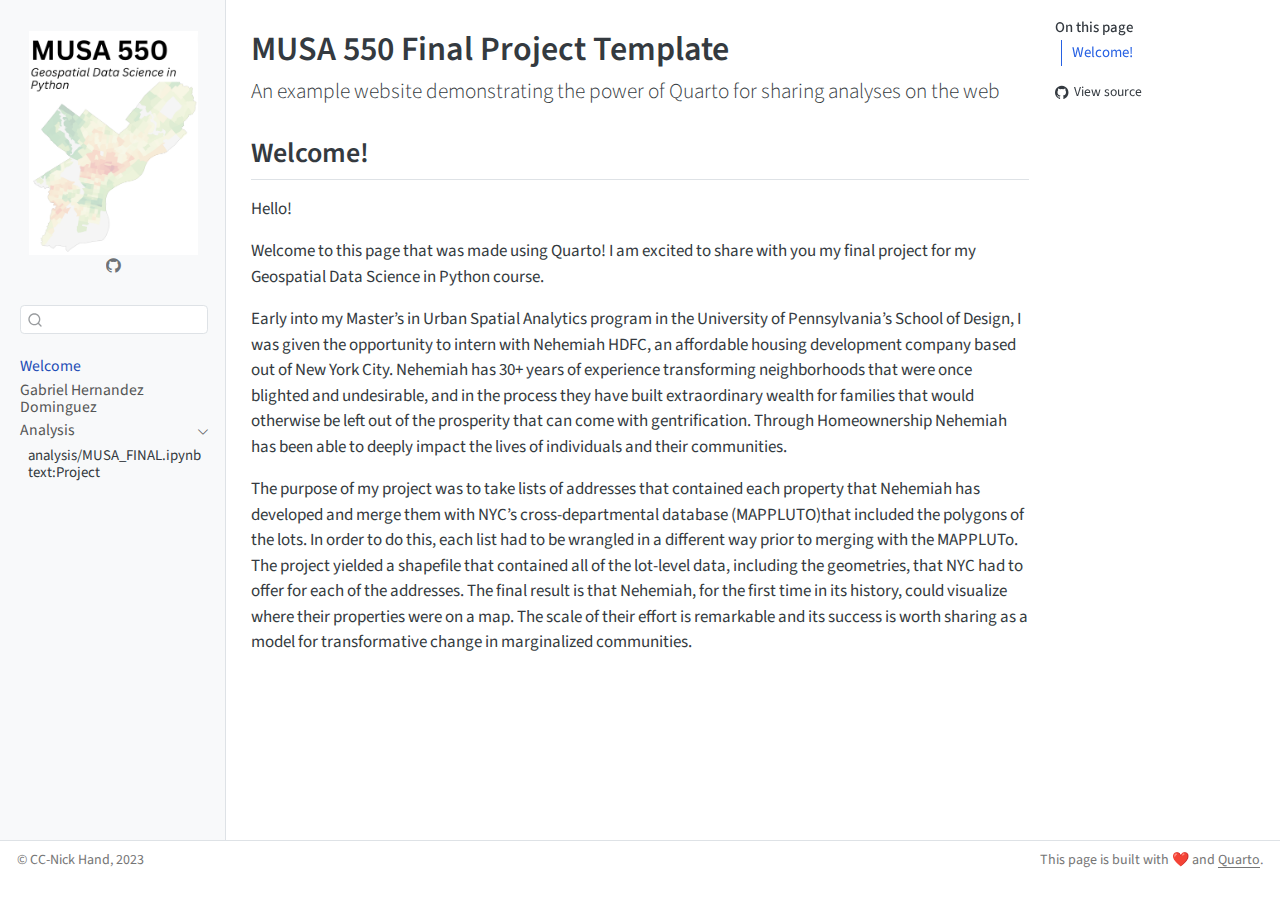
==== commit 861eb642: "update" ====
--- a/docs/index.html
+++ b/docs/index.html
@@ -129,11 +129,8 @@
       </div>
       <ul id="quarto-sidebar-section-1" class="collapse list-unstyled sidebar-section depth1 show">  
           <li class="sidebar-item">
-  <div class="sidebar-item-container"> 
-  <a href="./analysis/MUSA_FINAL.html" class="sidebar-item-text sidebar-link">
- <span class="menu-text">MUSA_FINAL.html</span></a>
-  </div>
-</li>
+ <span class="menu-text">analysis/MUSA_FINAL.ipynb text:Project</span>
+  </li>
       </ul>
   </li>
     </ul>
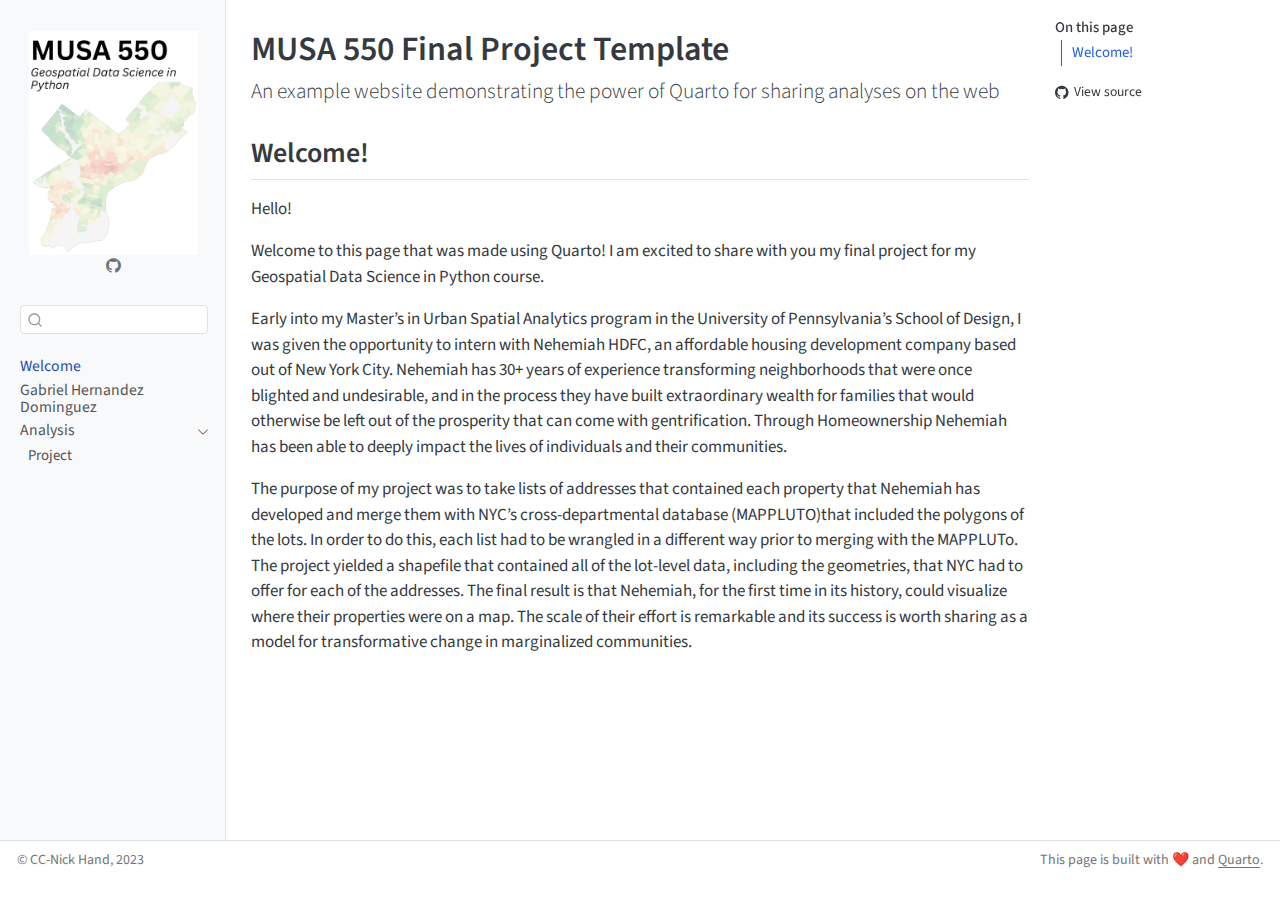
==== commit 8ef753cc: "fixed" ====
--- a/docs/index.html
+++ b/docs/index.html
@@ -129,8 +129,11 @@
       </div>
       <ul id="quarto-sidebar-section-1" class="collapse list-unstyled sidebar-section depth1 show">  
           <li class="sidebar-item">
- <span class="menu-text">analysis/MUSA_FINAL.ipynb text:Project</span>
-  </li>
+  <div class="sidebar-item-container"> 
+  <a href="./analysis/MUSA_FINAL.html" class="sidebar-item-text sidebar-link">
+ <span class="menu-text">Project</span></a>
+  </div>
+</li>
       </ul>
   </li>
     </ul>
